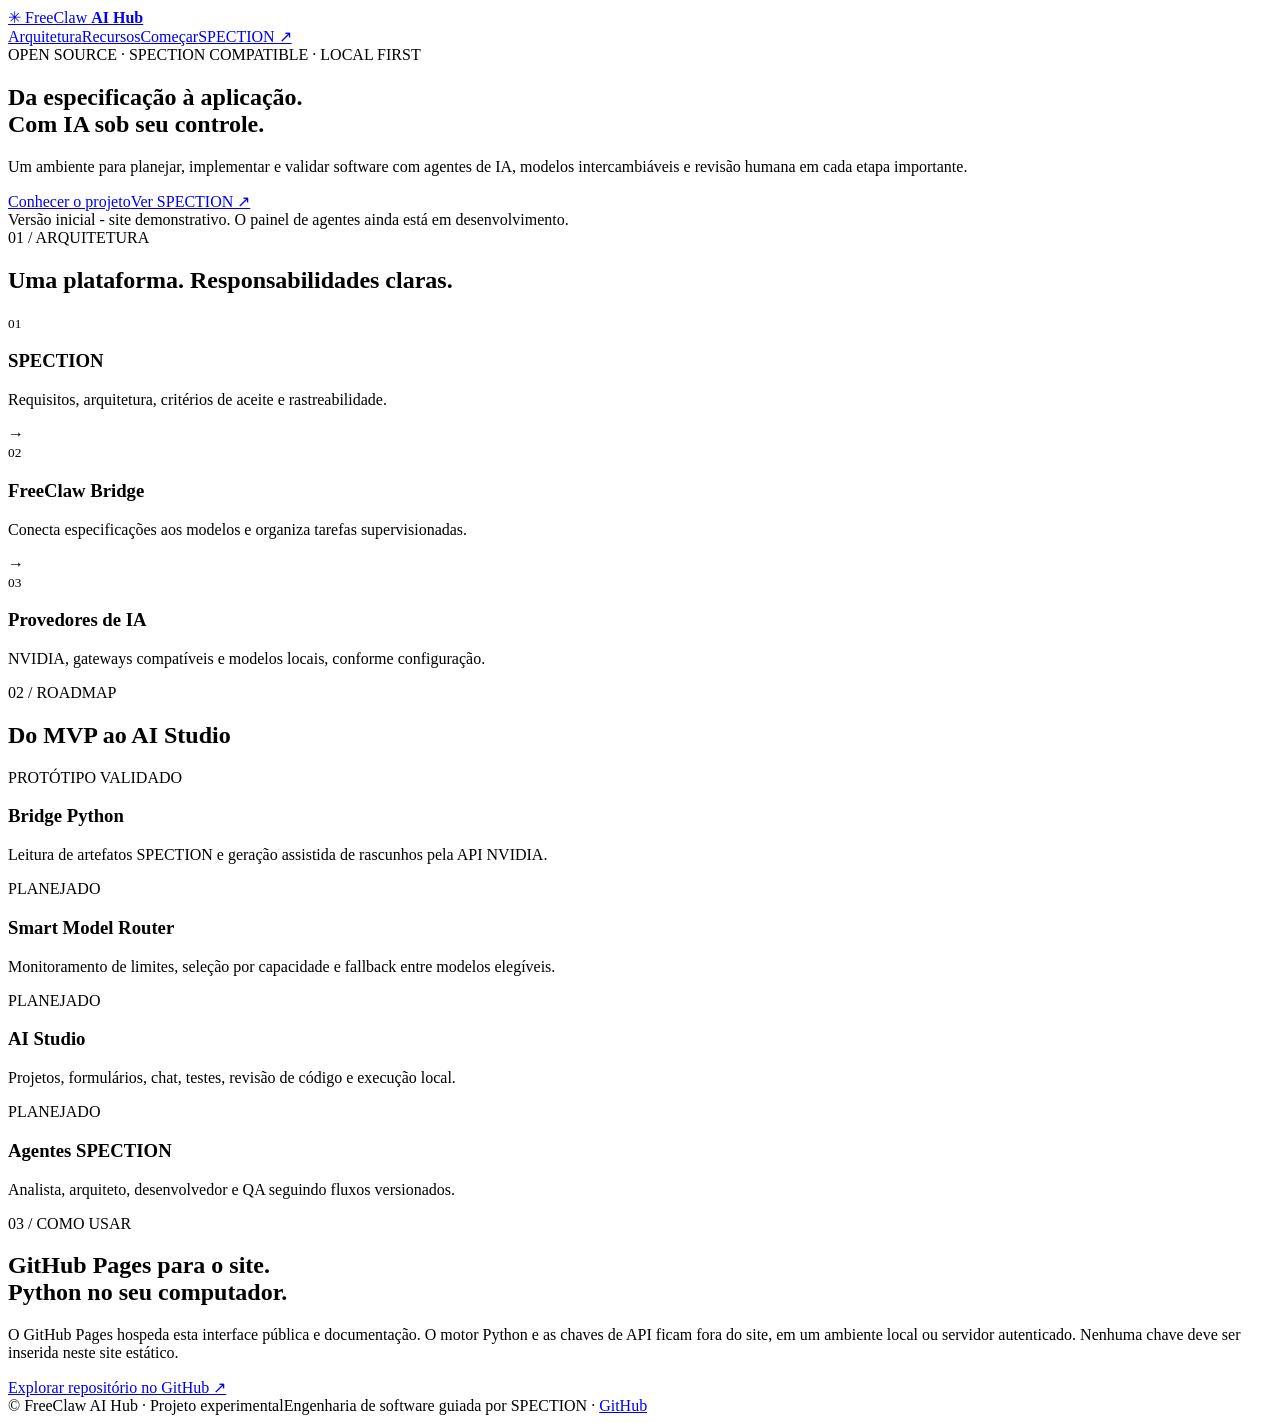
==== site/index.html @ 11a68403 "feat: add FreeClaw AI Hub static site (site/index.html)" ====
<!doctype html>
<html lang="pt-BR">
<head>
  <meta charset="utf-8" />
  <meta name="viewport" content="width=device-width,initial-scale=1" />
  <meta name="description" content="FreeClaw AI Hub - engenharia de software assistida por IA e guiada pelo SPECTION" />
  <title>FreeClaw AI Hub | SPECTION</title>
  <link rel="stylesheet" href="styles.css" />
</head>
<body>
  <header class="topbar container"><a class="brand" href="#inicio"><span class="mark">✳</span> FreeClaw <strong>AI Hub</strong></a><nav aria-label="Menu principal"><a href="#arquitetura">Arquitetura</a><a href="#recursos">Recursos</a><a href="#inicio-rapido">Começar</a><a href="https://github.com/alexsandsouza/spection" target="_blank" rel="noopener noreferrer">SPECTION ↗</a></nav></header>
  <main>
    <section id="inicio" class="hero container"><div class="eyebrow">OPEN SOURCE · SPECTION COMPATIBLE · LOCAL FIRST</div><h1>Da especificação à aplicação.<br><span>Com IA sob seu controle.</span></h1><p class="lead">Um ambiente para planejar, implementar e validar software com agentes de IA, modelos intercambiáveis e revisão humana em cada etapa importante.</p><div class="actions"><a class="button primary" href="#inicio-rapido">Conhecer o projeto</a><a class="button ghost" href="https://github.com/alexsandsouza/spection" target="_blank" rel="noopener noreferrer">Ver SPECTION ↗</a></div><div class="notice"><span class="pulse"></span> Versão inicial - site demonstrativo. O painel de agentes ainda está em desenvolvimento.</div></section>
    <section class="container" id="arquitetura"><div class="section-title"><span>01 / ARQUITETURA</span><h2>Uma plataforma. Responsabilidades claras.</h2></div><div class="flow"><article><small>01</small><h3>SPECTION</h3><p>Requisitos, arquitetura, critérios de aceite e rastreabilidade.</p></article><div class="connector">→</div><article><small>02</small><h3>FreeClaw Bridge</h3><p>Conecta especificações aos modelos e organiza tarefas supervisionadas.</p></article><div class="connector">→</div><article><small>03</small><h3>Provedores de IA</h3><p>NVIDIA, gateways compatíveis e modelos locais, conforme configuração.</p></article></div></section>
    <section id="recursos" class="wide"><div class="container"><div class="section-title"><span>02 / ROADMAP</span><h2>Do MVP ao AI Studio</h2></div><div class="cards"><article><span class="tag done">PROTÓTIPO VALIDADO</span><h3>Bridge Python</h3><p>Leitura de artefatos SPECTION e geração assistida de rascunhos pela API NVIDIA.</p></article><article><span class="tag planned">PLANEJADO</span><h3>Smart Model Router</h3><p>Monitoramento de limites, seleção por capacidade e fallback entre modelos elegíveis.</p></article><article><span class="tag planned">PLANEJADO</span><h3>AI Studio</h3><p>Projetos, formulários, chat, testes, revisão de código e execução local.</p></article><article><span class="tag planned">PLANEJADO</span><h3>Agentes SPECTION</h3><p>Analista, arquiteto, desenvolvedor e QA seguindo fluxos versionados.</p></article></div></div></section>
    <section class="container bottom" id="inicio-rapido"><div class="section-title"><span>03 / COMO USAR</span><h2>GitHub Pages para o site.<br>Python no seu computador.</h2></div><p>O GitHub Pages hospeda esta interface pública e documentação. O motor Python e as chaves de API ficam fora do site, em um ambiente local ou servidor autenticado. Nenhuma chave deve ser inserida neste site estático.</p><a class="button primary" href="https://github.com/alexsandsouza/freeclaw-ai-hub" target="_blank" rel="noopener noreferrer">Explorar repositório no GitHub ↗</a></section>
  </main>
  <footer class="container"><span>© <span id="year"></span> FreeClaw AI Hub · Projeto experimental</span><span>Engenharia de software guiada por SPECTION · <a href="https://github.com/alexsandsouza">GitHub</a></span></footer>
  <script src="script.js"></script>
</body>
</html>
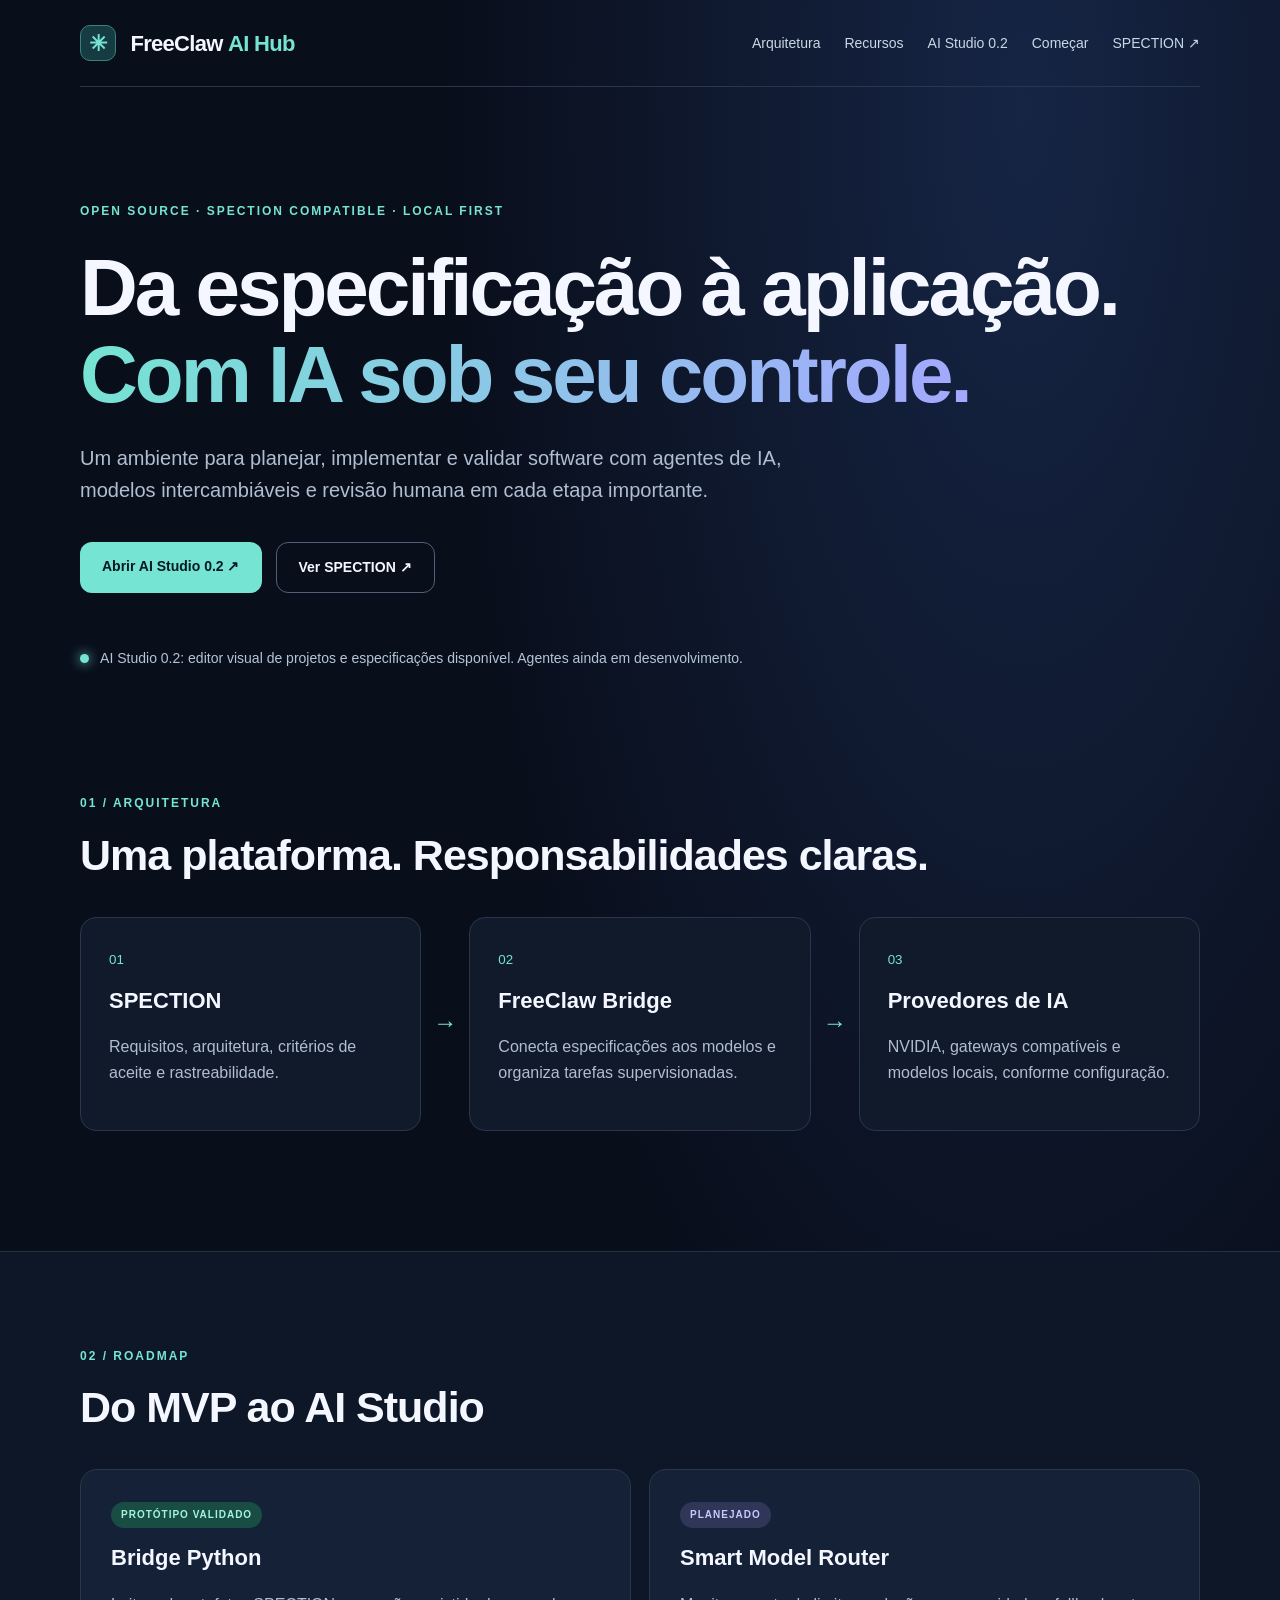
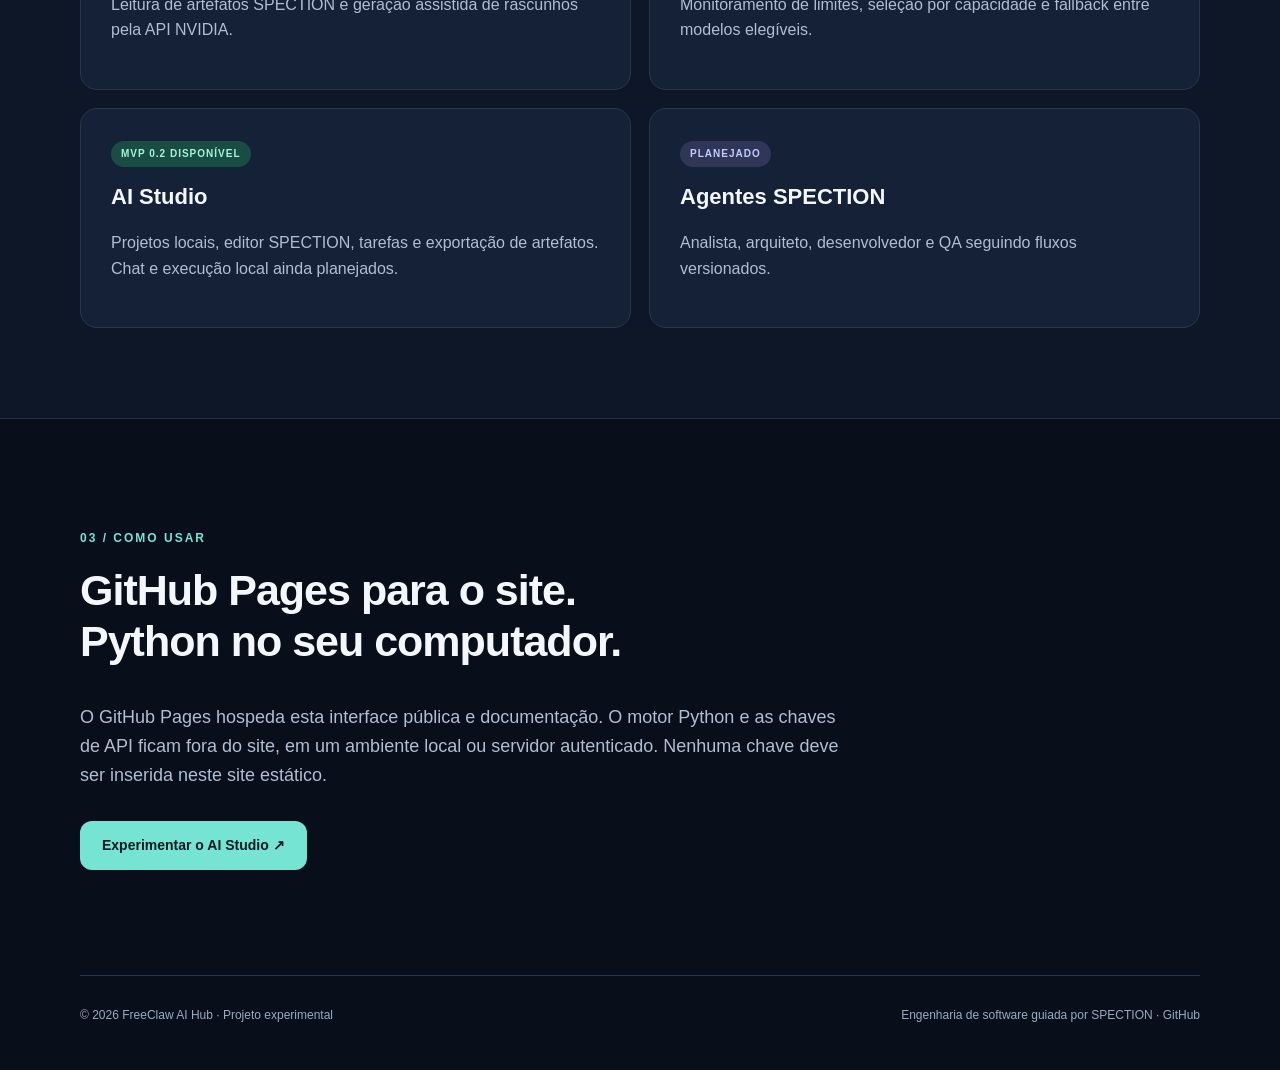
==== commit 8961b9f2: "feat(site): link functional Studio 0.2" ====
--- a/site/index.html
+++ b/site/index.html
@@ -8,12 +8,12 @@
   <link rel="stylesheet" href="styles.css" />
 </head>
 <body>
-  <header class="topbar container"><a class="brand" href="#inicio"><span class="mark">✳</span> FreeClaw <strong>AI Hub</strong></a><nav aria-label="Menu principal"><a href="#arquitetura">Arquitetura</a><a href="#recursos">Recursos</a><a href="#inicio-rapido">Começar</a><a href="https://github.com/alexsandsouza/spection" target="_blank" rel="noopener noreferrer">SPECTION ↗</a></nav></header>
+  <header class="topbar container"><a class="brand" href="#inicio"><span class="mark">✳</span> FreeClaw <strong>AI Hub</strong></a><nav aria-label="Menu principal"><a href="#arquitetura">Arquitetura</a><a href="#recursos">Recursos</a><a href="studio.html">AI Studio 0.2</a><a href="#inicio-rapido">Começar</a><a href="https://github.com/alexsandsouza/spection" target="_blank" rel="noopener noreferrer">SPECTION ↗</a></nav></header>
   <main>
-    <section id="inicio" class="hero container"><div class="eyebrow">OPEN SOURCE · SPECTION COMPATIBLE · LOCAL FIRST</div><h1>Da especificação à aplicação.<br><span>Com IA sob seu controle.</span></h1><p class="lead">Um ambiente para planejar, implementar e validar software com agentes de IA, modelos intercambiáveis e revisão humana em cada etapa importante.</p><div class="actions"><a class="button primary" href="#inicio-rapido">Conhecer o projeto</a><a class="button ghost" href="https://github.com/alexsandsouza/spection" target="_blank" rel="noopener noreferrer">Ver SPECTION ↗</a></div><div class="notice"><span class="pulse"></span> Versão inicial - site demonstrativo. O painel de agentes ainda está em desenvolvimento.</div></section>
+    <section id="inicio" class="hero container"><div class="eyebrow">OPEN SOURCE · SPECTION COMPATIBLE · LOCAL FIRST</div><h1>Da especificação à aplicação.<br><span>Com IA sob seu controle.</span></h1><p class="lead">Um ambiente para planejar, implementar e validar software com agentes de IA, modelos intercambiáveis e revisão humana em cada etapa importante.</p><div class="actions"><a class="button primary" href="studio.html">Abrir AI Studio 0.2 ↗</a><a class="button ghost" href="https://github.com/alexsandsouza/spection" target="_blank" rel="noopener noreferrer">Ver SPECTION ↗</a></div><div class="notice"><span class="pulse"></span> AI Studio 0.2: editor visual de projetos e especificações disponível. Agentes ainda em desenvolvimento.</div></section>
     <section class="container" id="arquitetura"><div class="section-title"><span>01 / ARQUITETURA</span><h2>Uma plataforma. Responsabilidades claras.</h2></div><div class="flow"><article><small>01</small><h3>SPECTION</h3><p>Requisitos, arquitetura, critérios de aceite e rastreabilidade.</p></article><div class="connector">→</div><article><small>02</small><h3>FreeClaw Bridge</h3><p>Conecta especificações aos modelos e organiza tarefas supervisionadas.</p></article><div class="connector">→</div><article><small>03</small><h3>Provedores de IA</h3><p>NVIDIA, gateways compatíveis e modelos locais, conforme configuração.</p></article></div></section>
-    <section id="recursos" class="wide"><div class="container"><div class="section-title"><span>02 / ROADMAP</span><h2>Do MVP ao AI Studio</h2></div><div class="cards"><article><span class="tag done">PROTÓTIPO VALIDADO</span><h3>Bridge Python</h3><p>Leitura de artefatos SPECTION e geração assistida de rascunhos pela API NVIDIA.</p></article><article><span class="tag planned">PLANEJADO</span><h3>Smart Model Router</h3><p>Monitoramento de limites, seleção por capacidade e fallback entre modelos elegíveis.</p></article><article><span class="tag planned">PLANEJADO</span><h3>AI Studio</h3><p>Projetos, formulários, chat, testes, revisão de código e execução local.</p></article><article><span class="tag planned">PLANEJADO</span><h3>Agentes SPECTION</h3><p>Analista, arquiteto, desenvolvedor e QA seguindo fluxos versionados.</p></article></div></div></section>
-    <section class="container bottom" id="inicio-rapido"><div class="section-title"><span>03 / COMO USAR</span><h2>GitHub Pages para o site.<br>Python no seu computador.</h2></div><p>O GitHub Pages hospeda esta interface pública e documentação. O motor Python e as chaves de API ficam fora do site, em um ambiente local ou servidor autenticado. Nenhuma chave deve ser inserida neste site estático.</p><a class="button primary" href="https://github.com/alexsandsouza/freeclaw-ai-hub" target="_blank" rel="noopener noreferrer">Explorar repositório no GitHub ↗</a></section>
+    <section id="recursos" class="wide"><div class="container"><div class="section-title"><span>02 / ROADMAP</span><h2>Do MVP ao AI Studio</h2></div><div class="cards"><article><span class="tag done">PROTÓTIPO VALIDADO</span><h3>Bridge Python</h3><p>Leitura de artefatos SPECTION e geração assistida de rascunhos pela API NVIDIA.</p></article><article><span class="tag planned">PLANEJADO</span><h3>Smart Model Router</h3><p>Monitoramento de limites, seleção por capacidade e fallback entre modelos elegíveis.</p></article><article><span class="tag done">MVP 0.2 DISPONÍVEL</span><h3>AI Studio</h3><p>Projetos locais, editor SPECTION, tarefas e exportação de artefatos. Chat e execução local ainda planejados.</p></article><article><span class="tag planned">PLANEJADO</span><h3>Agentes SPECTION</h3><p>Analista, arquiteto, desenvolvedor e QA seguindo fluxos versionados.</p></article></div></div></section>
+    <section class="container bottom" id="inicio-rapido"><div class="section-title"><span>03 / COMO USAR</span><h2>GitHub Pages para o site.<br>Python no seu computador.</h2></div><p>O GitHub Pages hospeda esta interface pública e documentação. O motor Python e as chaves de API ficam fora do site, em um ambiente local ou servidor autenticado. Nenhuma chave deve ser inserida neste site estático.</p><a class="button primary" href="studio.html">Experimentar o AI Studio ↗</a></section>
   </main>
   <footer class="container"><span>© <span id="year"></span> FreeClaw AI Hub · Projeto experimental</span><span>Engenharia de software guiada por SPECTION · <a href="https://github.com/alexsandsouza">GitHub</a></span></footer>
   <script src="script.js"></script>
--- a/site/styles.css
+++ b/site/styles.css
@@ -0,0 +1 @@
+:root{color-scheme:dark;--bg:#090e1b;--card:#111d31;--line:#29374b;--muted:#b0bed1;--text:#f4f7ff;--accent:#75e4d2;--violet:#a5a7ff}*{box-sizing:border-box}html{scroll-behavior:smooth}body{margin:0;background:radial-gradient(ellipse at 80% 4%,#162545 0,transparent 40%),var(--bg);color:var(--text);font-family:Inter,Segoe UI,Arial,sans-serif;line-height:1.6}.container{width:min(1120px,calc(100% - 40px));margin:auto}a{color:inherit;text-decoration:none}a:hover{color:var(--accent)}.topbar{display:flex;align-items:center;justify-content:space-between;padding:25px 0;border-bottom:1px solid #29374b}.brand{font-size:22px;font-weight:800;letter-spacing:-.7px}.brand strong{color:var(--accent)}.mark{display:inline-grid;place-items:center;width:36px;height:36px;background:#173b42;border:1px solid #388477;border-radius:10px;margin-right:9px;color:var(--accent)}nav{display:flex;gap:24px;font-size:14px;color:#c9d8e5}.hero{padding:115px 0 120px}.eyebrow,.section-title span{font-size:12px;color:var(--accent);font-weight:800;letter-spacing:2px}h1{font-size:clamp(40px,6.6vw,80px);line-height:1.08;letter-spacing:-3px;margin:24px 0}h1 span{background:linear-gradient(110deg,var(--accent),var(--violet));background-clip:text;color:transparent}.lead{max-width:740px;font-size:20px;color:var(--muted)}.actions{display:flex;gap:14px;margin:36px 0}.button{display:inline-block;padding:13px 22px;border-radius:12px;font-weight:750;font-size:14px}.primary{background:var(--accent);color:#071a22}.primary:hover{background:#b2f5eb;color:#071a22}.ghost{border:1px solid #526078}.notice{font-size:14px;color:#b4c5d8;margin-top:54px}.pulse{display:inline-block;width:9px;height:9px;border-radius:50%;background:var(--accent);margin-right:8px;box-shadow:0 0 12px var(--accent)}section{scroll-margin-top:30px}.section-title h2{font-size:clamp(27px,4vw,43px);line-height:1.19;letter-spacing:-1px;margin:15px 0 36px}.flow{display:flex;align-items:stretch;gap:12px;margin-bottom:120px}.flow article{flex:1;padding:28px;border:1px solid var(--line);border-radius:16px;background:#101a2b}.flow article small{color:var(--accent)}.flow h3,.cards h3{font-size:22px;margin:12px 0}.flow p,.cards p,.bottom p{color:var(--muted)}.connector{display:grid;place-items:center;color:var(--accent);font-size:24px}.wide{padding:90px 0;background:#0d1727;border-top:1px solid #233146;border-bottom:1px solid #233146}.cards{display:grid;grid-template-columns:repeat(2,1fr);gap:18px}.cards article{background:#142137;padding:30px;border:1px solid var(--line);border-radius:17px}.tag{display:inline-block;padding:5px 10px;border-radius:20px;font-size:10px;letter-spacing:1px;font-weight:800}.done{background:#194d44;color:#a1f6d9}.planned{background:#303657;color:#c3caff}.bottom{padding:105px 0}.bottom p{max-width:780px;font-size:18px;margin-bottom:32px}footer{display:flex;justify-content:space-between;gap:16px;flex-wrap:wrap;border-top:1px solid var(--line);padding:30px 0 45px;color:#99abc1;font-size:12px}@media(max-width:800px){.topbar{align-items:flex-start;gap:18px;flex-direction:column}nav{flex-wrap:wrap;gap:12px}.hero{padding:75px 0}.flow{flex-direction:column;margin-bottom:70px}.connector{transform:rotate(90deg)}.cards{grid-template-columns:1fr}h1{letter-spacing:-1.4px}.wide,.bottom{padding:65px 0}}
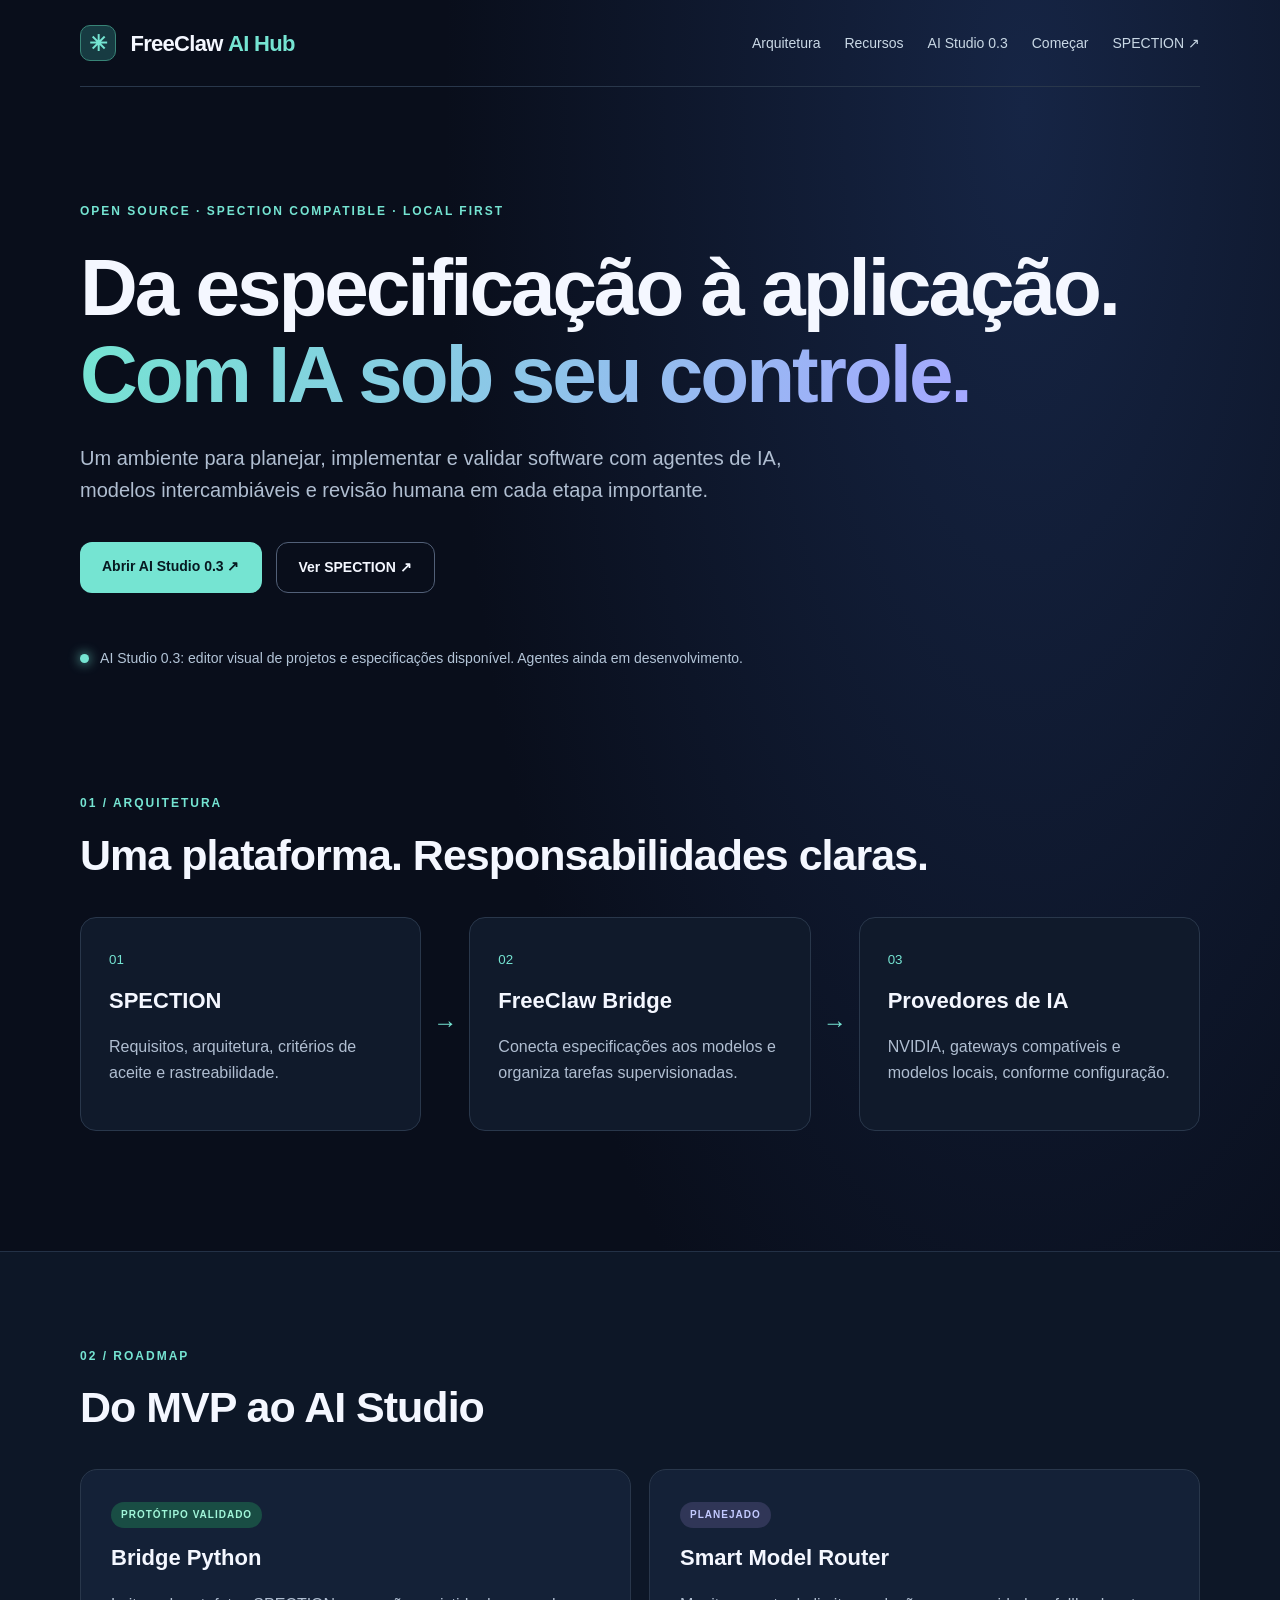
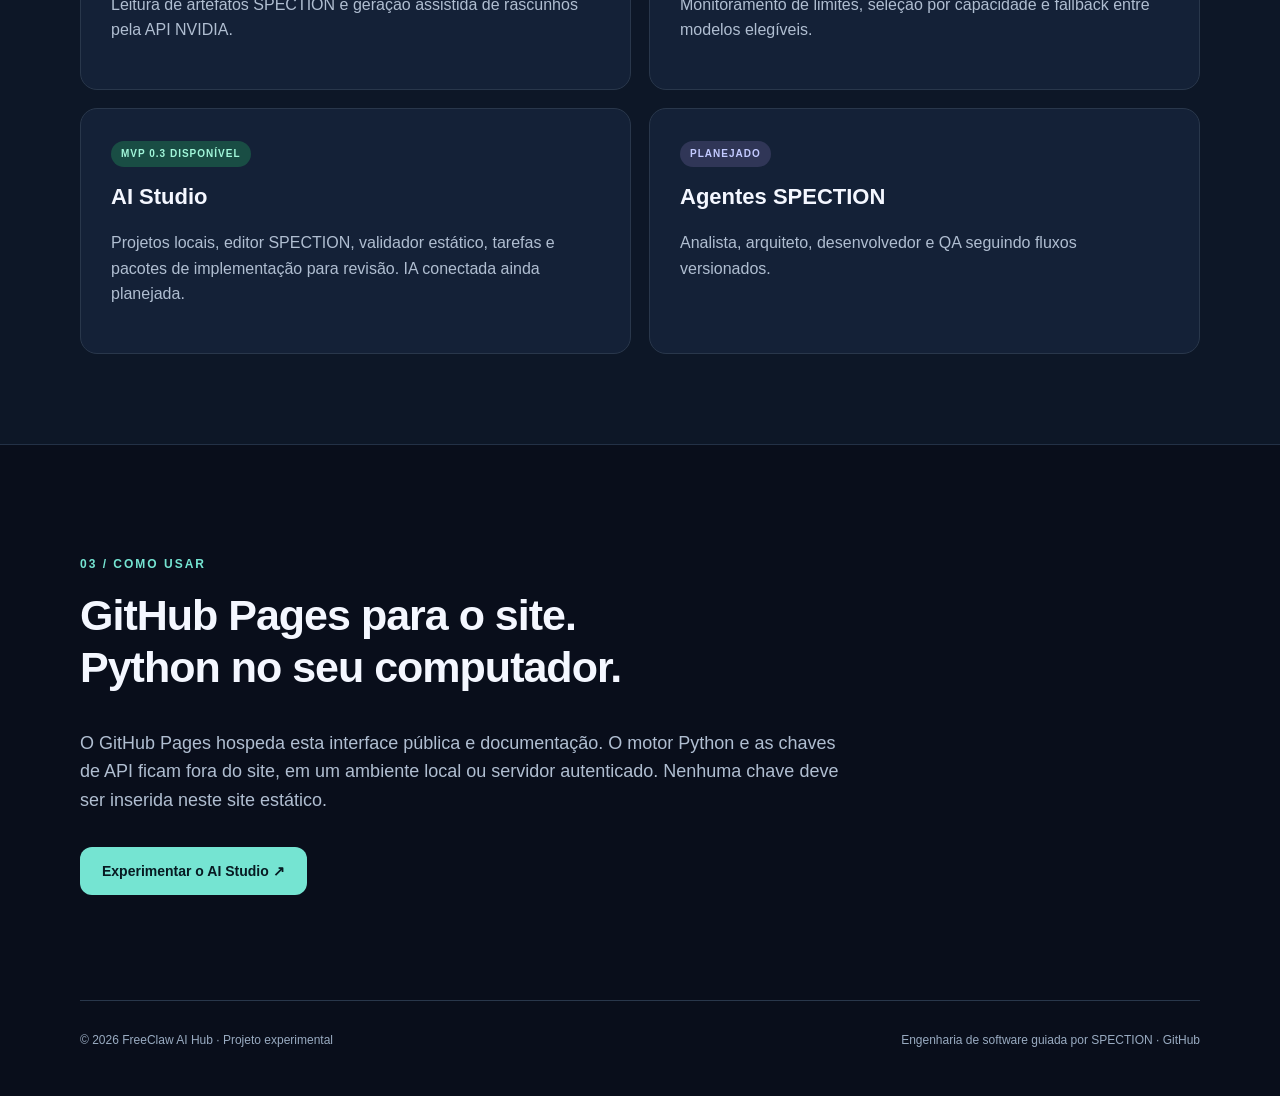
==== commit 5c003d42: "docs(site): highlight Studio 0.3 features" ====
--- a/site/index.html
+++ b/site/index.html
@@ -8,11 +8,11 @@
   <link rel="stylesheet" href="styles.css" />
 </head>
 <body>
-  <header class="topbar container"><a class="brand" href="#inicio"><span class="mark">✳</span> FreeClaw <strong>AI Hub</strong></a><nav aria-label="Menu principal"><a href="#arquitetura">Arquitetura</a><a href="#recursos">Recursos</a><a href="studio.html">AI Studio 0.2</a><a href="#inicio-rapido">Começar</a><a href="https://github.com/alexsandsouza/spection" target="_blank" rel="noopener noreferrer">SPECTION ↗</a></nav></header>
+  <header class="topbar container"><a class="brand" href="#inicio"><span class="mark">✳</span> FreeClaw <strong>AI Hub</strong></a><nav aria-label="Menu principal"><a href="#arquitetura">Arquitetura</a><a href="#recursos">Recursos</a><a href="studio.html">AI Studio 0.3</a><a href="#inicio-rapido">Começar</a><a href="https://github.com/alexsandsouza/spection" target="_blank" rel="noopener noreferrer">SPECTION ↗</a></nav></header>
   <main>
-    <section id="inicio" class="hero container"><div class="eyebrow">OPEN SOURCE · SPECTION COMPATIBLE · LOCAL FIRST</div><h1>Da especificação à aplicação.<br><span>Com IA sob seu controle.</span></h1><p class="lead">Um ambiente para planejar, implementar e validar software com agentes de IA, modelos intercambiáveis e revisão humana em cada etapa importante.</p><div class="actions"><a class="button primary" href="studio.html">Abrir AI Studio 0.2 ↗</a><a class="button ghost" href="https://github.com/alexsandsouza/spection" target="_blank" rel="noopener noreferrer">Ver SPECTION ↗</a></div><div class="notice"><span class="pulse"></span> AI Studio 0.2: editor visual de projetos e especificações disponível. Agentes ainda em desenvolvimento.</div></section>
+    <section id="inicio" class="hero container"><div class="eyebrow">OPEN SOURCE · SPECTION COMPATIBLE · LOCAL FIRST</div><h1>Da especificação à aplicação.<br><span>Com IA sob seu controle.</span></h1><p class="lead">Um ambiente para planejar, implementar e validar software com agentes de IA, modelos intercambiáveis e revisão humana em cada etapa importante.</p><div class="actions"><a class="button primary" href="studio.html">Abrir AI Studio 0.3 ↗</a><a class="button ghost" href="https://github.com/alexsandsouza/spection" target="_blank" rel="noopener noreferrer">Ver SPECTION ↗</a></div><div class="notice"><span class="pulse"></span> AI Studio 0.3: editor visual de projetos e especificações disponível. Agentes ainda em desenvolvimento.</div></section>
     <section class="container" id="arquitetura"><div class="section-title"><span>01 / ARQUITETURA</span><h2>Uma plataforma. Responsabilidades claras.</h2></div><div class="flow"><article><small>01</small><h3>SPECTION</h3><p>Requisitos, arquitetura, critérios de aceite e rastreabilidade.</p></article><div class="connector">→</div><article><small>02</small><h3>FreeClaw Bridge</h3><p>Conecta especificações aos modelos e organiza tarefas supervisionadas.</p></article><div class="connector">→</div><article><small>03</small><h3>Provedores de IA</h3><p>NVIDIA, gateways compatíveis e modelos locais, conforme configuração.</p></article></div></section>
-    <section id="recursos" class="wide"><div class="container"><div class="section-title"><span>02 / ROADMAP</span><h2>Do MVP ao AI Studio</h2></div><div class="cards"><article><span class="tag done">PROTÓTIPO VALIDADO</span><h3>Bridge Python</h3><p>Leitura de artefatos SPECTION e geração assistida de rascunhos pela API NVIDIA.</p></article><article><span class="tag planned">PLANEJADO</span><h3>Smart Model Router</h3><p>Monitoramento de limites, seleção por capacidade e fallback entre modelos elegíveis.</p></article><article><span class="tag done">MVP 0.2 DISPONÍVEL</span><h3>AI Studio</h3><p>Projetos locais, editor SPECTION, tarefas e exportação de artefatos. Chat e execução local ainda planejados.</p></article><article><span class="tag planned">PLANEJADO</span><h3>Agentes SPECTION</h3><p>Analista, arquiteto, desenvolvedor e QA seguindo fluxos versionados.</p></article></div></div></section>
+    <section id="recursos" class="wide"><div class="container"><div class="section-title"><span>02 / ROADMAP</span><h2>Do MVP ao AI Studio</h2></div><div class="cards"><article><span class="tag done">PROTÓTIPO VALIDADO</span><h3>Bridge Python</h3><p>Leitura de artefatos SPECTION e geração assistida de rascunhos pela API NVIDIA.</p></article><article><span class="tag planned">PLANEJADO</span><h3>Smart Model Router</h3><p>Monitoramento de limites, seleção por capacidade e fallback entre modelos elegíveis.</p></article><article><span class="tag done">MVP 0.3 DISPONÍVEL</span><h3>AI Studio</h3><p>Projetos locais, editor SPECTION, validador estático, tarefas e pacotes de implementação para revisão. IA conectada ainda planejada.</p></article><article><span class="tag planned">PLANEJADO</span><h3>Agentes SPECTION</h3><p>Analista, arquiteto, desenvolvedor e QA seguindo fluxos versionados.</p></article></div></div></section>
     <section class="container bottom" id="inicio-rapido"><div class="section-title"><span>03 / COMO USAR</span><h2>GitHub Pages para o site.<br>Python no seu computador.</h2></div><p>O GitHub Pages hospeda esta interface pública e documentação. O motor Python e as chaves de API ficam fora do site, em um ambiente local ou servidor autenticado. Nenhuma chave deve ser inserida neste site estático.</p><a class="button primary" href="studio.html">Experimentar o AI Studio ↗</a></section>
   </main>
   <footer class="container"><span>© <span id="year"></span> FreeClaw AI Hub · Projeto experimental</span><span>Engenharia de software guiada por SPECTION · <a href="https://github.com/alexsandsouza">GitHub</a></span></footer>
